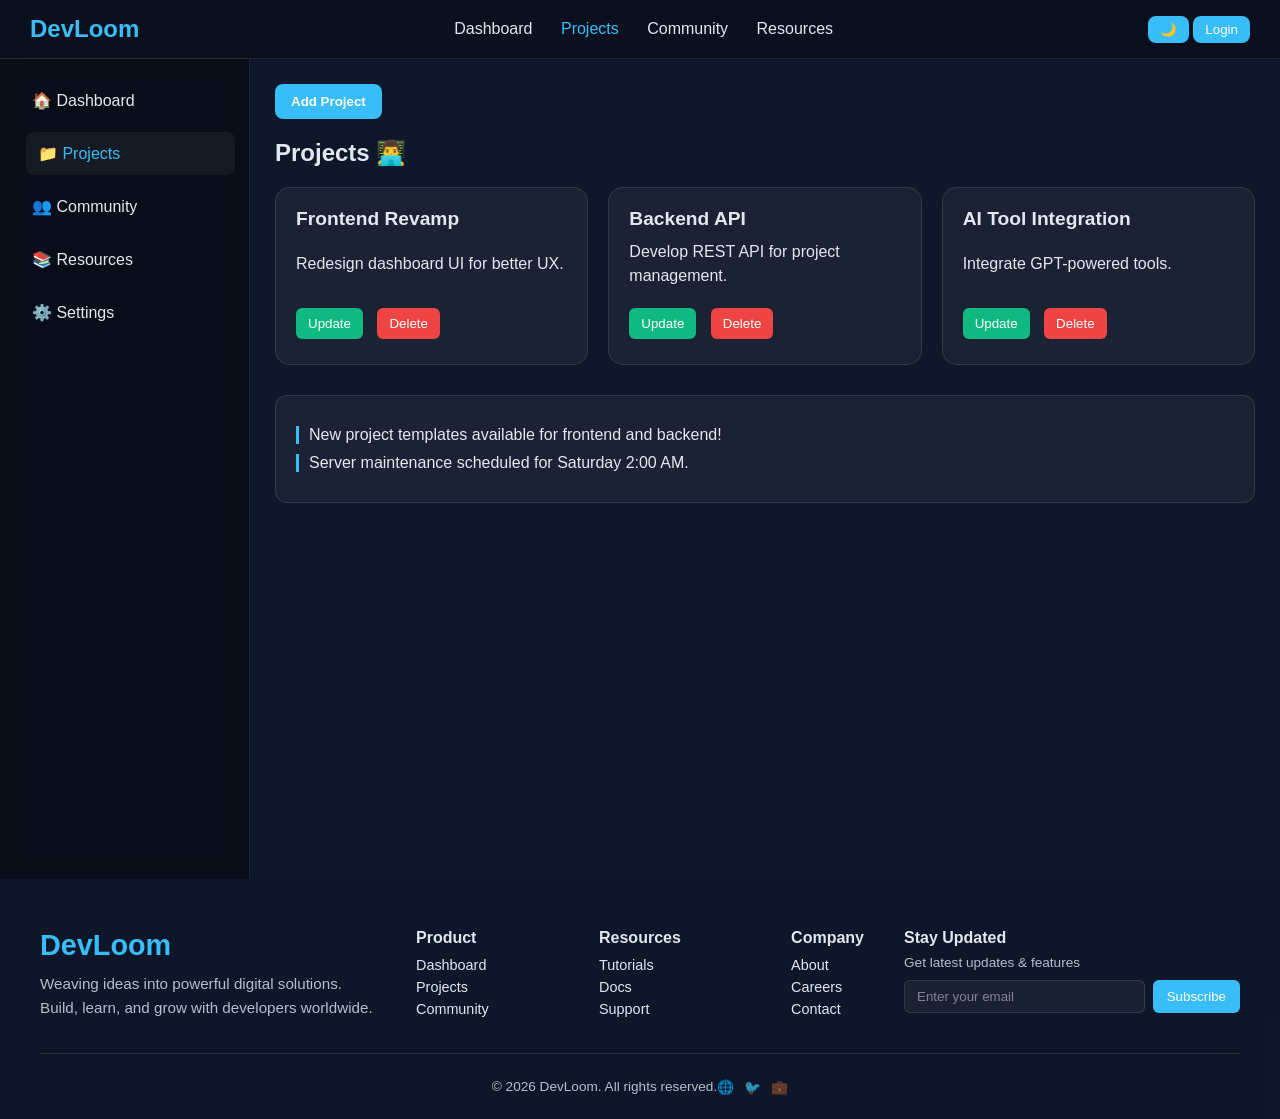
==== Pages/project.html @ 16cdc7a8 "creatin a frontened project add dashboard section and project section" ====
<!DOCTYPE html>
<html lang="en">
<head>
  <meta charset="UTF-8" />
  <meta name="viewport" content="width=device-width, initial-scale=1.0" />
  <title>Projects - DevLoom</title>
  <link rel="stylesheet" href="/styles/project.css" />
</head>
<body>
  <!-- HEADER -->
  <header class="header">
    <div class="logo">DevLoom</div>
    <nav>
      <a href="index.html">Dashboard</a>
      <a href="project.html" class="active">Projects</a>
      <a href="community.html">Community</a>
      <a href="resources.html">Resources</a>
    </nav>
    <div class="actions">
      <button id="themeToggle">🌙</button>
      <a href="login.html"><button id="loginBtn">Login</button></a>
    </div>
  </header>

  <div class="layout">
    <!-- SIDEBAR -->
    <aside class="sidebar" id="sidebar">
      <ul>
        <li>🏠 Dashboard</li>
        <li class="active">📁 Projects</li>
        <li>👥 Community</li>
        <li>📚 Resources</li>
        <li>⚙️ Settings</li>
      </ul>
    </aside>

    <!-- MAIN -->
    <main class="main">
      <h2>Projects 👨‍💻</h2>

      <!-- PROJECT CARDS -->
      <section class="cards" id="projectCards"></section>

      <!-- ANNOUNCEMENTS -->
      <section class="announcements" id="announcements">
        <p>New project templates available for frontend and backend!</p>
        <p>Server maintenance scheduled for Saturday 2:00 AM.</p>
      </section>
    </main>
  </div>

  <!-- FOOTER -->
  <footer class="footer">
    <div class="footer-top">
      <div class="footer-brand">
        <h2>DevLoom</h2>
        <p>Weaving ideas into powerful digital solutions. Build, learn, and grow with developers worldwide.</p>
      </div>
      <div class="footer-links">
        <div class="link-section">
          <h4>Product</h4>
          <a href="index.html">Dashboard</a>
          <a href="project.html">Projects</a>
          <a href="#">Community</a>
        </div>
        <div class="link-section">
          <h4>Resources</h4>
          <a href="#">Tutorials</a>
          <a href="#">Docs</a>
          <a href="#">Support</a>
        </div>
        <div class="link-section">
          <h4>Company</h4>
          <a href="#">About</a>
          <a href="#">Careers</a>
          <a href="#">Contact</a>
        </div>
      </div>
      <div class="footer-newsletter">
        <h4>Stay Updated</h4>
        <p>Get latest updates & features</p>
        <div class="newsletter-box">
          <input type="email" placeholder="Enter your email" />
          <button>Subscribe</button>
        </div>
      </div>
    </div>

    <div class="footer-bottom">
      <p>© 2026 DevLoom. All rights reserved.</p>
      <div class="footer-socials">
        <span>🌐</span>
        <span>🐦</span>
        <span>💼</span>
      </div>
    </div>
  </footer>

  <script src="/scriptx/project.js"></script>
</body>
</html>
---- styles/project.css ----
/* ================= RESET ================= */
* {
  margin: 0;
  padding: 0;
  box-sizing: border-box;
}

/* ================= VARIABLES ================= */
:root {
  --bg: #0f172a;
  --text: #e2e8f0;
  --card: rgba(255, 255, 255, 0.05);
  --accent: #38bdf8;
  --border: rgba(255, 255, 255, 0.1);
  --header-bg: rgba(0, 0, 0, 0.3);
  --sidebar-bg: rgba(0, 0, 0, 0.4);
  --footer-bg: rgba(15, 23, 42, 0.85);
  --footer-text: #e2e8f0;
}

/* ================= LIGHT THEME ================= */
body.light {
  --bg: #f8fafc;
  --text: #1e293b;
  --card: #ffffff;
  --accent: #3b82f6;
  --border: rgba(0, 0, 0, 0.1);
  --header-bg: rgba(255, 255, 255, 0.8);
  --sidebar-bg: rgba(255, 255, 255, 0.85);
  --footer-bg: #f1f5f9;
  --footer-text: #1e293b;
}

/* ================= BODY ================= */
body {
  font-family: "Segoe UI", sans-serif;
  background: var(--bg);
  color: var(--text);
  transition: all 0.3s ease;
}

/* ================= HEADER ================= */
.header {
  display: flex;
  justify-content: space-between;
  align-items: center;
  padding: 15px 30px;
  background: var(--header-bg);
  backdrop-filter: blur(10px);
  border-bottom: 1px solid var(--border);
}

.logo {
  font-size: 1.5rem;
  font-weight: bold;
  color: var(--accent);
}

nav a {
  margin: 0 12px;
  text-decoration: none;
  color: var(--text);
  position: relative;
  transition: 0.3s;
}

nav a.active {
  color: var(--accent);
}

nav a::after {
  content: "";
  position: absolute;
  width: 0%;
  height: 2px;
  background: var(--accent);
  left: 0;
  bottom: -4px;
  transition: 0.3s;
}

nav a:hover::after {
  width: 100%;
}

nav a:hover {
  color: var(--accent);
}

/* ================= LAYOUT ================= */
.layout {
  display: flex;
  min-height: calc(100vh - 80px); /* full height minus header */
  gap: 0;
}

/* ================= SIDEBAR ================= */
.sidebar {
  width: 250px;
  min-height: 100%;
  background: var(--sidebar-bg);
  backdrop-filter: blur(10px);
  padding: 20px;
  border-right: 1px solid var(--border);
  display: flex;
  flex-direction: column;
  gap: 20px;
  position: sticky;
  top: 0;
  transition: all 0.3s ease;
}

.sidebar ul {
  list-style: none;
  display: flex;
  flex-direction: column;
  gap: 10px;
}

.sidebar li {
  padding: 12px;
  border-radius: 8px;
  cursor: pointer;
  transition: 0.3s;
}

.sidebar li:hover,
.sidebar li.active {
  background: var(--card);
  color: var(--accent);
  transform: translateX(6px);
}

/* ================= MAIN CONTENT ================= */
.main {
  flex: 1;
  padding: 25px;
  display: flex;
  flex-direction: column;
  transition: all 0.3s ease;
}

/* ================= ADD PROJECT BUTTON ================= */
.add-project-btn {
  padding: 10px 16px;
  border-radius: 8px;
  border: none;
  background: var(--accent);
  color: #fff;
  font-weight: 600;
  cursor: pointer;
  align-self: flex-start;
  transition: all 0.3s ease;
  margin-bottom: 20px;
}

.add-project-btn:hover {
  transform: scale(1.05);
}

/* ================= PROJECT CARDS ================= */
.cards {
  display: grid;
  grid-template-columns: repeat(auto-fit, minmax(280px, 1fr));
  gap: 20px;
  margin-top: 20px;
}

.project-card {
  background: var(--card);
  border: 1px solid var(--border);
  border-radius: 15px;
  padding: 20px 20px 25px;
  position: relative;
  display: flex;
  flex-direction: column;
  justify-content: space-between;
  transition: 0.3s;
  overflow: hidden;
}

.project-card::before {
  content: "";
  position: absolute;
  width: 150%;
  height: 150%;
  background: linear-gradient(45deg, transparent, var(--accent), transparent);
  top: -50%;
  left: -50%;
  opacity: 0;
  transition: 0.5s;
}

.project-card:hover::before {
  opacity: 0.15;
}

.project-card:hover {
  transform: scale(1.03);
  box-shadow: 0 10px 30px rgba(0,0,0,0.15);
}

.project-card h3 {
  margin-bottom: 10px;
  font-size: 1.2rem;
}

.project-card p {
  color: var(--text);
  margin-bottom: 20px;
  line-height: 1.5;
}

.project-card button {
  padding: 8px 12px;
  border-radius: 6px;
  border: none;
  cursor: pointer;
  font-weight: 500;
  transition: all 0.3s ease;
  margin-right: 10px;
}

.project-card .delete-btn {
  background: #ef4444;
  color: #fff;
}

.project-card .delete-btn:hover {
  background: #b91c1c;
  transform: scale(1.05);
}

.project-card .update-btn {
  background: #10b981;
  color: #fff;
}

.project-card .update-btn:hover {
  background: #047857;
  transform: scale(1.05);
}

/* ================= ACTION BUTTONS ================= */
.actions button {
  padding: 6px 12px;
  border-radius: 8px;
  border: none;
  cursor: pointer;
  background: var(--accent);
  color: #fff;
  transition: 0.3s;
}

.actions button:hover {
  transform: scale(1.05);
}

/* ================= ANNOUNCEMENTS ================= */
.announcements {
  margin-top: 30px;
  padding: 20px;
  border-radius: 12px;
  background: var(--card);
  border: 1px solid var(--border);
  transition: all 0.3s ease;
}

.announcements p {
  margin: 10px 0;
  padding-left: 10px;
  border-left: 3px solid var(--accent);
}

/* ================= FOOTER ================= */
.footer {
  background: var(--footer-bg);
  color: var(--footer-text);
  padding: 50px 20px 20px;
  font-family: 'Segoe UI', sans-serif;
  transition: all 0.3s ease;
  display: flex;
  flex-direction: column;
  justify-content: center;
  width: 100%;
}

.footer-top {
  display: grid;
  grid-template-columns: 1.5fr 2fr 1.5fr;
  gap: 40px;
  max-width: 1200px;
  margin: auto;
  padding-bottom: 30px;
  border-bottom: 1px solid var(--border);
  align-items: start;
}

.footer-brand h2 {
  color: var(--accent);
  font-size: 1.8rem;
  margin-bottom: 10px;
}

.footer-brand p {
  font-size: 0.95rem;
  line-height: 1.6;
  opacity: 0.8;
}

.footer-links {
  display: flex;
  justify-content: space-between;
  gap: 30px;
}

.link-section h4 {
  margin-bottom: 10px;
  font-size: 1rem;
}

.link-section a {
  display: block;
  margin: 6px 0;
  color: var(--footer-text);
  text-decoration: none;
  font-size: 0.9rem;
  transition: 0.3s;
}

.link-section a:hover {
  color: var(--accent);
  transform: translateX(3px);
}

.footer-newsletter h4 {
  margin-bottom: 8px;
  font-size: 1rem;
}

.footer-newsletter p {
  font-size: 0.85rem;
  margin-bottom: 10px;
  opacity: 0.8;
}

.newsletter-box {
  display: flex;
  gap: 8px;
  flex-wrap: wrap;
}

.newsletter-box input {
  flex: 1;
  padding: 8px 12px;
  border-radius: 6px;
  border: 1px solid var(--border);
  outline: none;
  background: var(--card);
  color: var(--text);
  transition: all 0.3s;
}

.newsletter-box input::placeholder {
  color: var(--text);
  opacity: 0.5;
}

.newsletter-box button {
  padding: 8px 14px;
  border: none;
  background: var(--accent);
  color: white;
  border-radius: 6px;
  cursor: pointer;
  transition: 0.3s;
}

.newsletter-box button:hover {
  transform: scale(1.05);
}

.footer-bottom {
  display: flex;
  justify-content: space-between;
  align-items: center;
  max-width: 1200px;
  margin: 20px auto 0;
  flex-wrap: wrap;
  font-size: 0.85rem;
  opacity: 0.8;
}

.footer-bottom p {
  margin: 5px 0;
}

.footer-socials {
  display: flex;
  align-items: center;
  gap: 10px;
}

.footer-socials span {
  cursor: pointer;
  transition: 0.3s;
}

.footer-socials span:hover {
  transform: scale(1.2);
  color: var(--accent);
}

/* ================= RESPONSIVE ================= */
@media (max-width: 1024px) {
  .layout {
    flex-direction: column;
  }
  .sidebar {
    width: 100%;
    position: relative;
    border-right: none;
    border-bottom: 1px solid var(--border);
  }
}

@media (max-width: 768px) {
  nav {
    flex-wrap: wrap;
    justify-content: center;
  }
  .project-card {
    padding: 18px;
  }
}
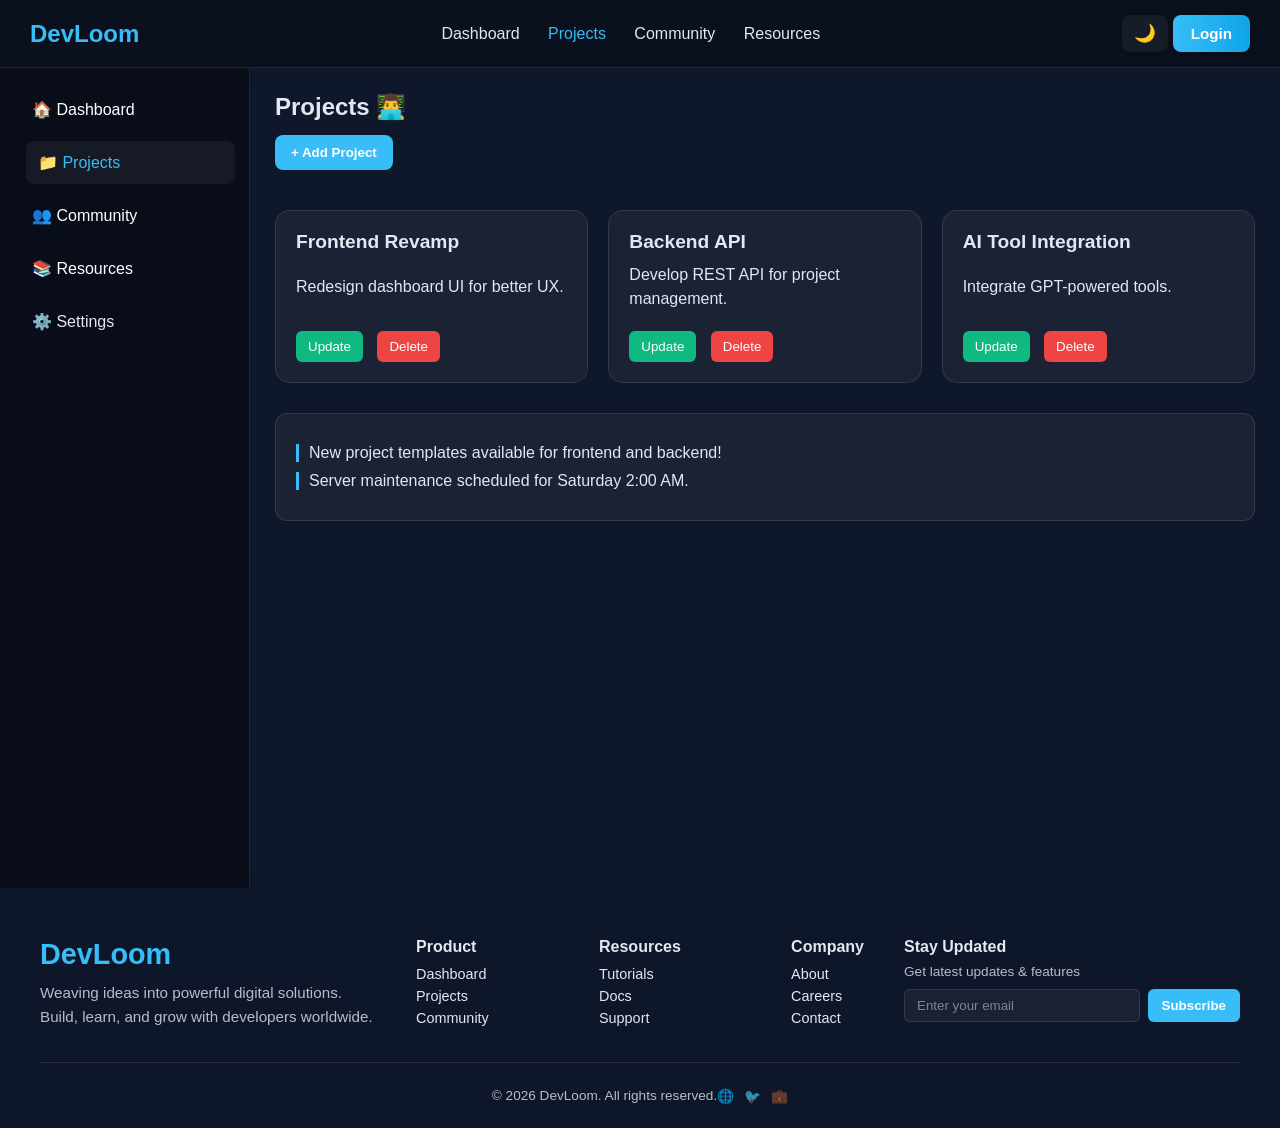
==== commit 8a396629: "feat: add core pages and improve UI; fix theme toggle and button interactions" ====
--- a/Pages/project.html
+++ b/Pages/project.html
@@ -26,10 +26,10 @@
     <!-- SIDEBAR -->
     <aside class="sidebar" id="sidebar">
       <ul>
-        <li>🏠 Dashboard</li>
+        <a href="index.html" style = "text-decoration:none; color: white"><li>🏠 Dashboard</li></a>
         <li class="active">📁 Projects</li>
-        <li>👥 Community</li>
-        <li>📚 Resources</li>
+       <a href="community.html" style = "text-decoration:none; color: white"> <li>👥 Community</li></a>
+       <a href="resources.html"  style = "text-decoration:none; color: white"> <li>📚 Resources</li></a>
         <li>⚙️ Settings</li>
       </ul>
     </aside>
@@ -61,7 +61,7 @@
           <h4>Product</h4>
           <a href="index.html">Dashboard</a>
           <a href="project.html">Projects</a>
-          <a href="#">Community</a>
+          <a href="community.html">Community</a>
         </div>
         <div class="link-section">
           <h4>Resources</h4>
@@ -95,7 +95,7 @@
       </div>
     </div>
   </footer>
-
+<script src="/scriptx/common.js"></script>
   <script src="/scriptx/project.js"></script>
 </body>
 </html>
--- a/styles/project.css
+++ b/styles/project.css
@@ -1,163 +1,4 @@
-/* ================= RESET ================= */
-* {
-  margin: 0;
-  padding: 0;
-  box-sizing: border-box;
-}
-
-/* ================= VARIABLES ================= */
-:root {
-  --bg: #0f172a;
-  --text: #e2e8f0;
-  --card: rgba(255, 255, 255, 0.05);
-  --accent: #38bdf8;
-  --border: rgba(255, 255, 255, 0.1);
-  --header-bg: rgba(0, 0, 0, 0.3);
-  --sidebar-bg: rgba(0, 0, 0, 0.4);
-  --footer-bg: rgba(15, 23, 42, 0.85);
-  --footer-text: #e2e8f0;
-}
-
-/* ================= LIGHT THEME ================= */
-body.light {
-  --bg: #f8fafc;
-  --text: #1e293b;
-  --card: #ffffff;
-  --accent: #3b82f6;
-  --border: rgba(0, 0, 0, 0.1);
-  --header-bg: rgba(255, 255, 255, 0.8);
-  --sidebar-bg: rgba(255, 255, 255, 0.85);
-  --footer-bg: #f1f5f9;
-  --footer-text: #1e293b;
-}
-
-/* ================= BODY ================= */
-body {
-  font-family: "Segoe UI", sans-serif;
-  background: var(--bg);
-  color: var(--text);
-  transition: all 0.3s ease;
-}
-
-/* ================= HEADER ================= */
-.header {
-  display: flex;
-  justify-content: space-between;
-  align-items: center;
-  padding: 15px 30px;
-  background: var(--header-bg);
-  backdrop-filter: blur(10px);
-  border-bottom: 1px solid var(--border);
-}
-
-.logo {
-  font-size: 1.5rem;
-  font-weight: bold;
-  color: var(--accent);
-}
-
-nav a {
-  margin: 0 12px;
-  text-decoration: none;
-  color: var(--text);
-  position: relative;
-  transition: 0.3s;
-}
-
-nav a.active {
-  color: var(--accent);
-}
-
-nav a::after {
-  content: "";
-  position: absolute;
-  width: 0%;
-  height: 2px;
-  background: var(--accent);
-  left: 0;
-  bottom: -4px;
-  transition: 0.3s;
-}
-
-nav a:hover::after {
-  width: 100%;
-}
-
-nav a:hover {
-  color: var(--accent);
-}
-
-/* ================= LAYOUT ================= */
-.layout {
-  display: flex;
-  min-height: calc(100vh - 80px); /* full height minus header */
-  gap: 0;
-}
-
-/* ================= SIDEBAR ================= */
-.sidebar {
-  width: 250px;
-  min-height: 100%;
-  background: var(--sidebar-bg);
-  backdrop-filter: blur(10px);
-  padding: 20px;
-  border-right: 1px solid var(--border);
-  display: flex;
-  flex-direction: column;
-  gap: 20px;
-  position: sticky;
-  top: 0;
-  transition: all 0.3s ease;
-}
-
-.sidebar ul {
-  list-style: none;
-  display: flex;
-  flex-direction: column;
-  gap: 10px;
-}
-
-.sidebar li {
-  padding: 12px;
-  border-radius: 8px;
-  cursor: pointer;
-  transition: 0.3s;
-}
-
-.sidebar li:hover,
-.sidebar li.active {
-  background: var(--card);
-  color: var(--accent);
-  transform: translateX(6px);
-}
-
-/* ================= MAIN CONTENT ================= */
-.main {
-  flex: 1;
-  padding: 25px;
-  display: flex;
-  flex-direction: column;
-  transition: all 0.3s ease;
-}
-
-/* ================= ADD PROJECT BUTTON ================= */
-.add-project-btn {
-  padding: 10px 16px;
-  border-radius: 8px;
-  border: none;
-  background: var(--accent);
-  color: #fff;
-  font-weight: 600;
-  cursor: pointer;
-  align-self: flex-start;
-  transition: all 0.3s ease;
-  margin-bottom: 20px;
-}
-
-.add-project-btn:hover {
-  transform: scale(1.05);
-}
-
+@import url("common.css");
 /* ================= PROJECT CARDS ================= */
 .cards {
   display: grid;
@@ -170,14 +11,15 @@
   background: var(--card);
   border: 1px solid var(--border);
   border-radius: 15px;
-  padding: 20px 20px 25px;
-  position: relative;
+  padding: 20px;
   display: flex;
   flex-direction: column;
   justify-content: space-between;
   transition: 0.3s;
+  position: relative;
   overflow: hidden;
 }
+
 
 .project-card::before {
   content: "";
@@ -189,6 +31,7 @@
   left: -50%;
   opacity: 0;
   transition: 0.5s;
+  pointer-events: none; /* 🔥 Fixes click issue */
 }
 
 .project-card:hover::before {
@@ -206,9 +49,9 @@
 }
 
 .project-card p {
-  color: var(--text);
   margin-bottom: 20px;
   line-height: 1.5;
+  color: var(--text);
 }
 
 .project-card button {
@@ -217,8 +60,8 @@
   border: none;
   cursor: pointer;
   font-weight: 500;
-  transition: all 0.3s ease;
   margin-right: 10px;
+  transition: 0.3s;
 }
 
 .project-card .delete-btn {
@@ -241,18 +84,22 @@
   transform: scale(1.05);
 }
 
-/* ================= ACTION BUTTONS ================= */
-.actions button {
-  padding: 6px 12px;
+/* ================= ADD PROJECT BUTTON ================= */
+.add-project-btn {
+  padding: 10px 16px;
   border-radius: 8px;
   border: none;
-  cursor: pointer;
   background: var(--accent);
   color: #fff;
+  font-weight: 600;
+  cursor: pointer;
+  align-self: flex-start;
   transition: 0.3s;
+  margin-top: 14px; /* add vertical gap from heading */
+  margin-bottom: 20px;
 }
 
-.actions button:hover {
+.add-project-btn:hover {
   transform: scale(1.05);
 }
 
@@ -263,173 +110,10 @@
   border-radius: 12px;
   background: var(--card);
   border: 1px solid var(--border);
-  transition: all 0.3s ease;
 }
 
 .announcements p {
   margin: 10px 0;
   padding-left: 10px;
   border-left: 3px solid var(--accent);
-}
-
-/* ================= FOOTER ================= */
-.footer {
-  background: var(--footer-bg);
-  color: var(--footer-text);
-  padding: 50px 20px 20px;
-  font-family: 'Segoe UI', sans-serif;
-  transition: all 0.3s ease;
-  display: flex;
-  flex-direction: column;
-  justify-content: center;
-  width: 100%;
-}
-
-.footer-top {
-  display: grid;
-  grid-template-columns: 1.5fr 2fr 1.5fr;
-  gap: 40px;
-  max-width: 1200px;
-  margin: auto;
-  padding-bottom: 30px;
-  border-bottom: 1px solid var(--border);
-  align-items: start;
-}
-
-.footer-brand h2 {
-  color: var(--accent);
-  font-size: 1.8rem;
-  margin-bottom: 10px;
-}
-
-.footer-brand p {
-  font-size: 0.95rem;
-  line-height: 1.6;
-  opacity: 0.8;
-}
-
-.footer-links {
-  display: flex;
-  justify-content: space-between;
-  gap: 30px;
-}
-
-.link-section h4 {
-  margin-bottom: 10px;
-  font-size: 1rem;
-}
-
-.link-section a {
-  display: block;
-  margin: 6px 0;
-  color: var(--footer-text);
-  text-decoration: none;
-  font-size: 0.9rem;
-  transition: 0.3s;
-}
-
-.link-section a:hover {
-  color: var(--accent);
-  transform: translateX(3px);
-}
-
-.footer-newsletter h4 {
-  margin-bottom: 8px;
-  font-size: 1rem;
-}
-
-.footer-newsletter p {
-  font-size: 0.85rem;
-  margin-bottom: 10px;
-  opacity: 0.8;
-}
-
-.newsletter-box {
-  display: flex;
-  gap: 8px;
-  flex-wrap: wrap;
-}
-
-.newsletter-box input {
-  flex: 1;
-  padding: 8px 12px;
-  border-radius: 6px;
-  border: 1px solid var(--border);
-  outline: none;
-  background: var(--card);
-  color: var(--text);
-  transition: all 0.3s;
-}
-
-.newsletter-box input::placeholder {
-  color: var(--text);
-  opacity: 0.5;
-}
-
-.newsletter-box button {
-  padding: 8px 14px;
-  border: none;
-  background: var(--accent);
-  color: white;
-  border-radius: 6px;
-  cursor: pointer;
-  transition: 0.3s;
-}
-
-.newsletter-box button:hover {
-  transform: scale(1.05);
-}
-
-.footer-bottom {
-  display: flex;
-  justify-content: space-between;
-  align-items: center;
-  max-width: 1200px;
-  margin: 20px auto 0;
-  flex-wrap: wrap;
-  font-size: 0.85rem;
-  opacity: 0.8;
-}
-
-.footer-bottom p {
-  margin: 5px 0;
-}
-
-.footer-socials {
-  display: flex;
-  align-items: center;
-  gap: 10px;
-}
-
-.footer-socials span {
-  cursor: pointer;
-  transition: 0.3s;
-}
-
-.footer-socials span:hover {
-  transform: scale(1.2);
-  color: var(--accent);
-}
-
-/* ================= RESPONSIVE ================= */
-@media (max-width: 1024px) {
-  .layout {
-    flex-direction: column;
-  }
-  .sidebar {
-    width: 100%;
-    position: relative;
-    border-right: none;
-    border-bottom: 1px solid var(--border);
-  }
-}
-
-@media (max-width: 768px) {
-  nav {
-    flex-wrap: wrap;
-    justify-content: center;
-  }
-  .project-card {
-    padding: 18px;
-  }
 }
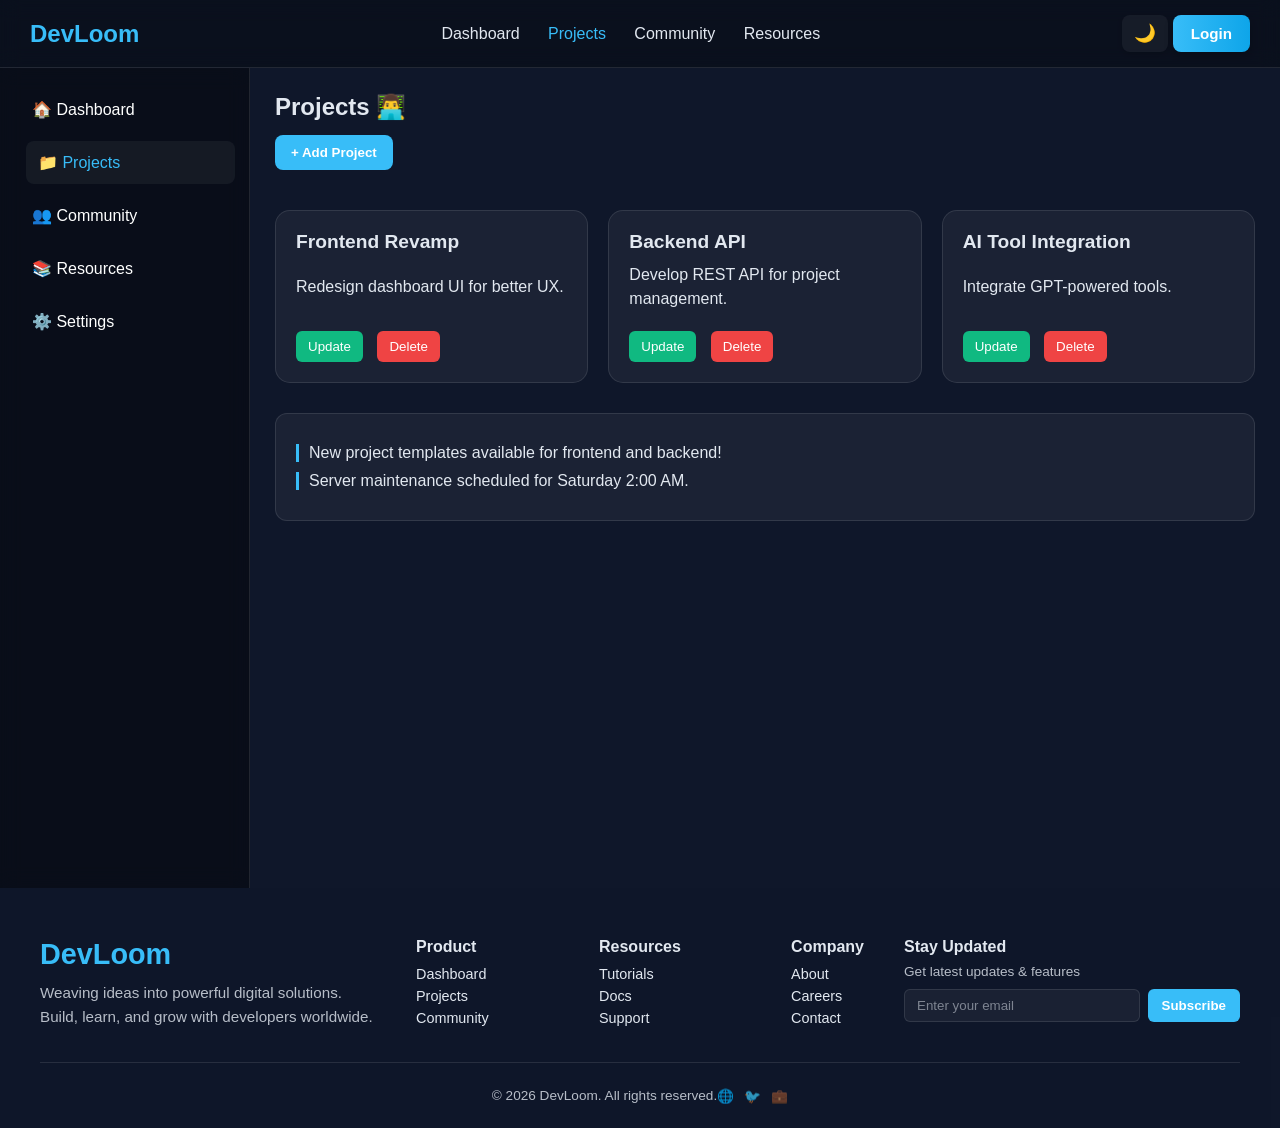
==== commit 4ed4c77d: "completing full frontened of my project" ====
--- a/Pages/project.html
+++ b/Pages/project.html
@@ -30,7 +30,7 @@
         <li class="active">📁 Projects</li>
        <a href="community.html" style = "text-decoration:none; color: white"> <li>👥 Community</li></a>
        <a href="resources.html"  style = "text-decoration:none; color: white"> <li>📚 Resources</li></a>
-        <li>⚙️ Settings</li>
+      <a href="setting.html"  style="text-decoration: none; color:white"> <li >⚙️ Settings</li></a>
       </ul>
     </aside>
 
